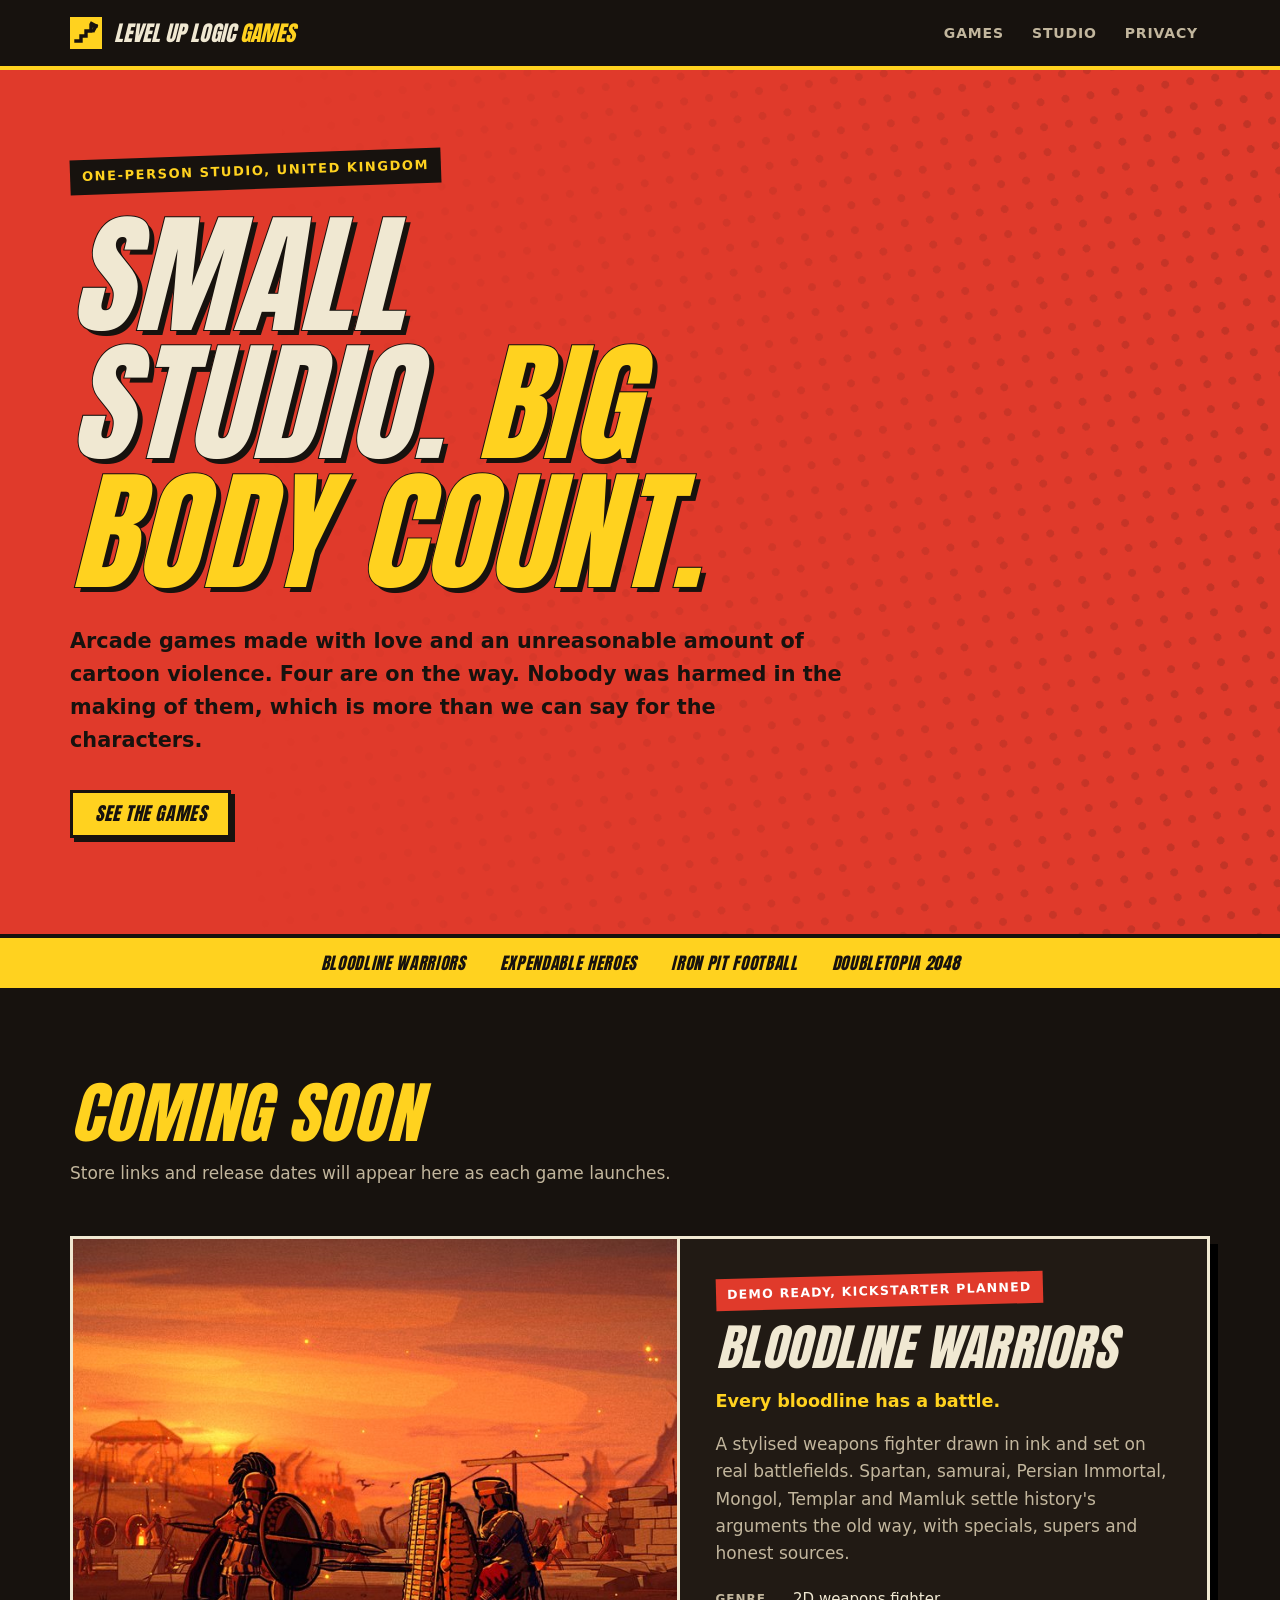
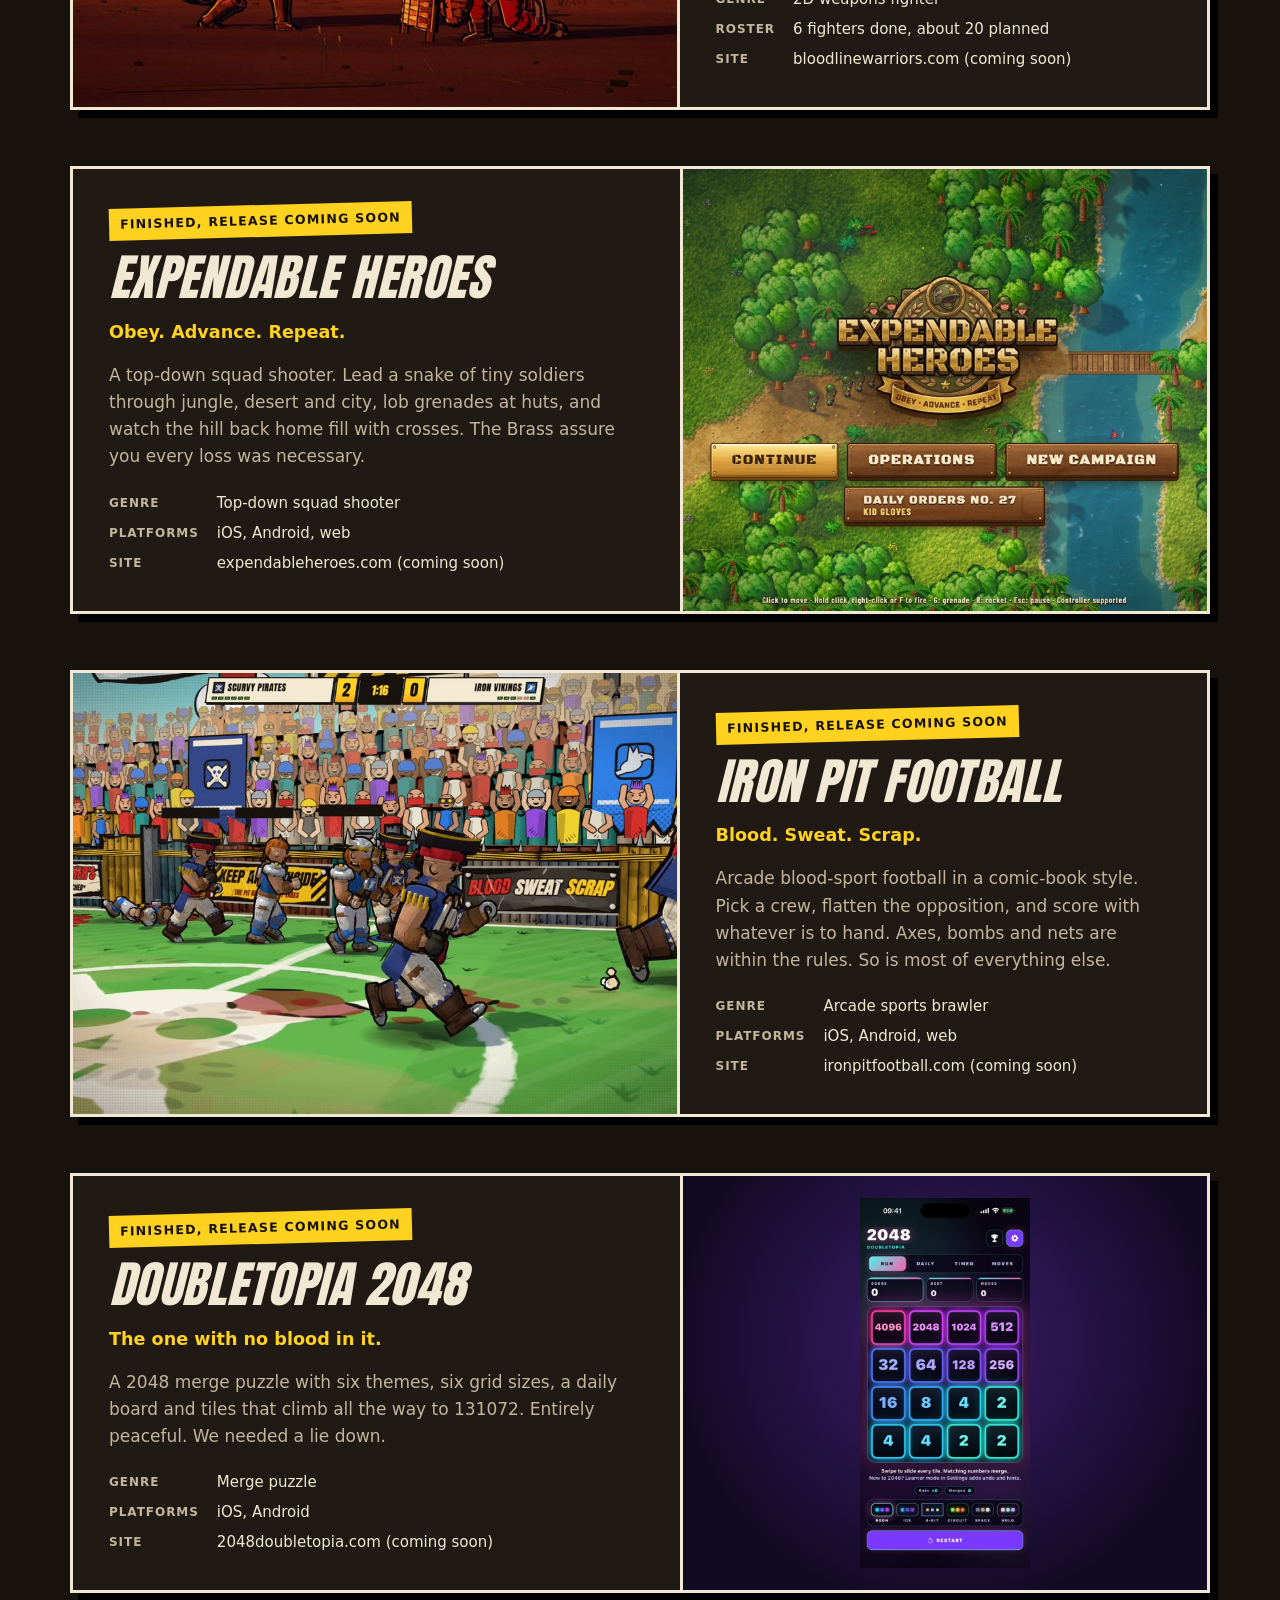
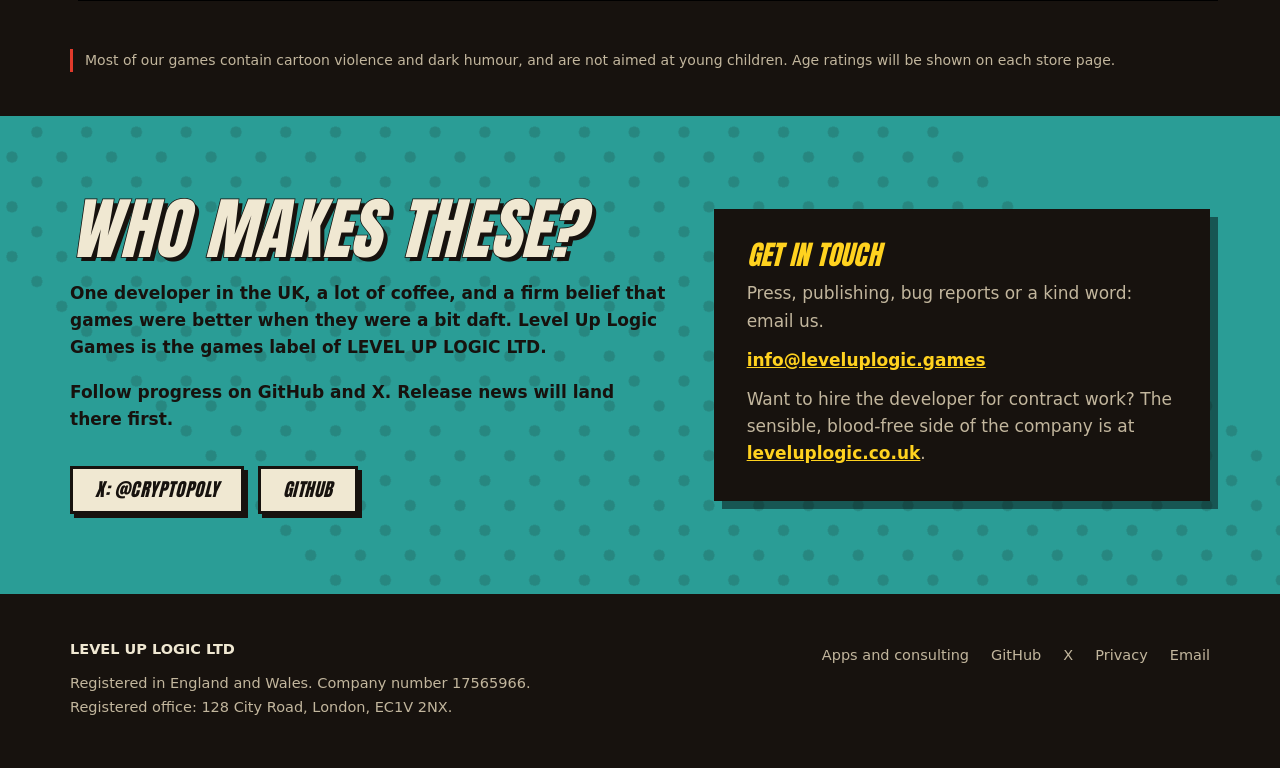
==== index.html @ 24464d93 "Publish from LevelUpLogicLtd 566497b" ====
<!doctype html>
<html lang="en-GB">
<head>
<meta charset="utf-8">
<meta name="viewport" content="width=device-width, initial-scale=1">
<title>Level Up Logic Games | Small studio, big body count</title>
<meta name="description" content="Arcade games from a one-person UK studio: Bloodline Warriors, Expendable Heroes, Iron Pit Football and Doubletopia 2048. Coming soon to iOS, Android and the web.">
<link rel="canonical" href="https://leveluplogic.games/">
<meta property="og:type" content="website">
<meta property="og:title" content="Level Up Logic Games | Small studio, big body count">
<meta property="og:description" content="Bloodline Warriors, Expendable Heroes, Iron Pit Football and Doubletopia 2048. Coming soon.">
<meta property="og:url" content="https://leveluplogic.games/">
<meta property="og:image" content="https://leveluplogic.games/assets/ironpit-shot.jpg">
<meta name="theme-color" content="#17120e">
<link rel="icon" href="favicon.svg" type="image/svg+xml">
<link rel="stylesheet" href="styles.css">
</head>
<body>
<a class="skip" href="#main">Skip to content</a>

<header class="nav">
  <div class="wrap">
    <a class="brand" href="#top" aria-label="Level Up Logic Games home">
      <svg viewBox="0 0 32 32" aria-hidden="true"><rect width="32" height="32" fill="#ffd21f"/><path d="M6 24h5v-5h5v-5h5V9h5" fill="none" stroke="#17120e" stroke-width="3.4" stroke-linecap="square" stroke-linejoin="miter"/><path d="M21.5 6.500 26 9l-2.500 4.500" fill="none" stroke="#17120e" stroke-width="3.4" stroke-linecap="square"/></svg>
      <span>Level Up Logic <b>Games</b></span>
    </a>
    <nav class="nav-links" aria-label="Main">
      <a class="keep" href="#games">Games</a>
      <a href="#studio">Studio</a>
      <a href="privacy.html">Privacy</a>
    </nav>
  </div>
</header>

<main id="main">

<section class="hero" id="top">
  <div class="wrap">
    <p class="stamp">One-person studio, United Kingdom</p>
    <h1>Small studio. <span>Big body count.</span></h1>
    <p class="lede">Arcade games made with love and an unreasonable amount of cartoon violence. Four are on the way. Nobody was harmed in the making of them, which is more than we can say for the characters.</p>
    <div class="cta-row">
      <a class="btn btn-yellow" href="#games">See the games</a>
    </div>
  </div>
</section>

<div class="ticker" aria-hidden="true">
  <ul><li>Bloodline Warriors</li><li>Expendable Heroes</li><li>Iron Pit Football</li><li>Doubletopia 2048</li></ul>
</div>

<section class="games" id="games">
  <div class="wrap">
    <div class="section-head">
      <h2>Coming soon</h2>
      <p>Store links and release dates will appear here as each game launches.</p>
    </div>

    <article class="game" id="bloodline-warriors">
      <div class="game-art"><img src="assets/bloodline-hero.jpg" alt="Bloodline Warriors: a Spartan hoplite faces a Persian Immortal at Thermopylae at sunset" width="1280" height="540"></div>
      <div class="game-body">
        <span class="status red">Demo ready, Kickstarter planned</span>
        <h3>Bloodline Warriors</h3>
        <p class="tagline">Every bloodline has a battle.</p>
        <p>A stylised weapons fighter drawn in ink and set on real battlefields. Spartan, samurai, Persian Immortal, Mongol, Templar and Mamluk settle history's arguments the old way, with specials, supers and honest sources.</p>
        <dl class="meta">
          <dt>Genre</dt><dd>2D weapons fighter</dd>
          <dt>Roster</dt><dd>6 fighters done, about 20 planned</dd>
          <dt>Site</dt><dd>bloodlinewarriors.com (coming soon)</dd>
        </dl>
      </div>
    </article>

    <article class="game" id="expendable-heroes">
      <div class="game-art"><img src="assets/expendable-title.jpg" alt="Expendable Heroes title screen: a squad of soldiers on a jungle path beside a river" width="1200" height="675" loading="lazy"></div>
      <div class="game-body">
        <span class="status">Finished, release coming soon</span>
        <h3>Expendable Heroes</h3>
        <p class="tagline">Obey. Advance. Repeat.</p>
        <p>A top-down squad shooter. Lead a snake of tiny soldiers through jungle, desert and city, lob grenades at huts, and watch the hill back home fill with crosses. The Brass assure you every loss was necessary.</p>
        <dl class="meta">
          <dt>Genre</dt><dd>Top-down squad shooter</dd>
          <dt>Platforms</dt><dd>iOS, Android, web</dd>
          <dt>Site</dt><dd>expendableheroes.com (coming soon)</dd>
        </dl>
      </div>
    </article>

    <article class="game" id="iron-pit-football">
      <div class="game-art"><img src="assets/ironpit-shot.jpg" alt="Iron Pit Football: armoured pirates charge across a blood-stained pitch in front of a cheering crowd" width="1200" height="675" loading="lazy"></div>
      <div class="game-body">
        <span class="status">Finished, release coming soon</span>
        <h3>Iron Pit Football</h3>
        <p class="tagline">Blood. Sweat. Scrap.</p>
        <p>Arcade blood-sport football in a comic-book style. Pick a crew, flatten the opposition, and score with whatever is to hand. Axes, bombs and nets are within the rules. So is most of everything else.</p>
        <dl class="meta">
          <dt>Genre</dt><dd>Arcade sports brawler</dd>
          <dt>Platforms</dt><dd>iOS, Android, web</dd>
          <dt>Site</dt><dd>ironpitfootball.com (coming soon)</dd>
        </dl>
      </div>
    </article>

    <article class="game" id="doubletopia-2048">
      <div class="game-art phone"><img src="assets/doubletopia-shot.jpg" alt="Doubletopia 2048 game board in the neon theme" width="506" height="1100" loading="lazy"></div>
      <div class="game-body">
        <span class="status">Finished, release coming soon</span>
        <h3>Doubletopia 2048</h3>
        <p class="tagline">The one with no blood in it.</p>
        <p>A 2048 merge puzzle with six themes, six grid sizes, a daily board and tiles that climb all the way to 131072. Entirely peaceful. We needed a lie down.</p>
        <dl class="meta">
          <dt>Genre</dt><dd>Merge puzzle</dd>
          <dt>Platforms</dt><dd>iOS, Android</dd>
          <dt>Site</dt><dd>2048doubletopia.com (coming soon)</dd>
        </dl>
      </div>
    </article>

    <p class="content-note">Most of our games contain cartoon violence and dark humour, and are not aimed at young children. Age ratings will be shown on each store page.</p>
  </div>
</section>

<section class="studio" id="studio">
  <div class="wrap">
    <div>
      <h2>Who makes these?</h2>
      <p>One developer in the UK, a lot of coffee, and a firm belief that games were better when they were a bit daft. Level Up Logic Games is the games label of LEVEL UP LOGIC LTD.</p>
      <p>Follow progress on GitHub and X. Release news will land there first.</p>
      <div class="cta-row">
        <a class="btn btn-paper" href="https://x.com/cryptopoly" rel="noopener">X: @cryptopoly</a>
        <a class="btn btn-paper" href="https://github.com/cryptopoly" rel="noopener">GitHub</a>
      </div>
    </div>
    <div class="panel">
      <h3>Get in touch</h3>
      <p>Press, publishing, bug reports or a kind word: email us.</p>
      <p class="mail"><a class="text" href="mailto:info@leveluplogic.games">info@leveluplogic.games</a></p>
      <p>Want to hire the developer for contract work? The sensible, blood-free side of the company is at <a class="text" href="https://leveluplogic.co.uk">leveluplogic.co.uk</a>.</p>
    </div>
  </div>
</section>

</main>

<footer>
  <div class="wrap">
    <div>
      <strong style="color:var(--paper)">LEVEL UP LOGIC LTD</strong>
      <address>
        Registered in England and Wales. Company number 17565966.<br>
        Registered office: 128 City Road, London, EC1V 2NX.
      </address>
    </div>
    <nav aria-label="Footer">
      <a href="https://leveluplogic.co.uk">Apps and consulting</a>
      <a href="https://github.com/cryptopoly" rel="noopener">GitHub</a>
      <a href="https://x.com/cryptopoly" rel="noopener">X</a>
      <a href="privacy.html">Privacy</a>
      <a href="mailto:info@leveluplogic.games">Email</a>
    </nav>
  </div>
</footer>

</body>
</html>
---- styles.css ----
/* Level Up Logic Games — leveluplogic.games */
@font-face { font-family: Anton; font-style: normal; font-weight: 400; font-display: swap; src: url(assets/fonts/anton-latin.woff2) format("woff2"); }
:root {
  --ink: #17120e;
  --ink-2: #211a14;
  --ink-3: #2c231b;
  --line: #3d3126;
  --paper: #f0e8d2;
  --muted: #c2b69d;
  --red: #e03a2b;
  --yellow: #ffd21f;
  --teal: #2a9d96;
  --wrap: 1140px;
  --display: Anton, Impact, "Haettenschweiler", "Avenir Next Condensed", "Arial Narrow", "Franklin Gothic Bold", sans-serif;
  --sans: ui-sans-serif, system-ui, -apple-system, "Segoe UI", Roboto, "Helvetica Neue", Arial, sans-serif;
}

*, *::before, *::after { box-sizing: border-box; }
html { scroll-behavior: smooth; scroll-padding-top: 84px; }
body { margin: 0; background: var(--ink); color: var(--paper); font-family: var(--sans); font-size: 17px; line-height: 1.6; -webkit-font-smoothing: antialiased; }
img { max-width: 100%; display: block; }
a { color: inherit; }
p { margin: 0; }
h1, h2, h3 { margin: 0; font-family: var(--display); font-weight: 400; font-style: italic; text-transform: uppercase; letter-spacing: 0.01em; line-height: 0.98; text-wrap: balance; }
:focus-visible { outline: 3px solid var(--yellow); outline-offset: 3px; }

.wrap { width: min(var(--wrap), 100% - 40px); margin-inline: auto; }
.skip { position: absolute; left: -999px; top: 8px; background: var(--yellow); color: var(--ink); padding: 8px 14px; z-index: 50; font-weight: 700; }
.skip:focus { left: 8px; }

/* nav */
.nav { position: sticky; top: 0; z-index: 30; background: var(--ink); border-bottom: 4px solid var(--yellow); }
.nav .wrap { display: flex; align-items: center; justify-content: space-between; height: 66px; gap: 16px; }
.brand { display: inline-flex; align-items: center; gap: 12px; text-decoration: none; font-family: var(--display); font-style: italic; font-size: 1.35rem; text-transform: uppercase; white-space: nowrap; }
.brand svg { width: 32px; height: 32px; flex: none; }
.brand b { color: var(--yellow); font-weight: inherit; }
.nav-links { display: flex; align-items: center; gap: 4px; }
.nav-links a { text-decoration: none; font-weight: 700; font-size: 14px; text-transform: uppercase; letter-spacing: 0.06em; padding: 12px 12px; color: var(--muted); transition: color 0.2s; white-space: nowrap; }
.nav-links a:hover { color: var(--yellow); }

/* buttons */
.btn {
  display: inline-flex; align-items: center; justify-content: center;
  min-height: 48px; padding: 0 22px;
  font-family: var(--display); font-style: italic; font-size: 1.15rem; text-transform: uppercase; letter-spacing: 0.03em; text-decoration: none;
  border: 3px solid var(--ink); box-shadow: 4px 4px 0 var(--ink);
  cursor: pointer; transition: background 0.2s, color 0.2s;
}
.btn-yellow { background: var(--yellow); color: var(--ink); }
.btn-yellow:hover { background: #ffe163; }
.btn-paper { background: var(--paper); color: var(--ink); }
.btn-paper:hover { background: #fff; }
.on-dark .btn, .btn.on-dark { border-color: var(--paper); box-shadow: 4px 4px 0 rgba(0, 0, 0, 0.6); }

/* hero */
.hero { position: relative; background: var(--red); color: var(--ink); padding: 84px 0 96px; overflow: hidden; border-bottom: 4px solid var(--ink); }
.hero::before {
  content: ""; position: absolute; inset: 0; pointer-events: none; opacity: 0.2;
  background-image: radial-gradient(var(--ink) 22%, transparent 23%);
  background-size: 18px 18px; transform: rotate(-8deg) scale(1.4);
  mask-image: linear-gradient(100deg, transparent 30%, #000 100%);
  -webkit-mask-image: linear-gradient(100deg, transparent 30%, #000 100%);
}
.hero .wrap { position: relative; }
.stamp { display: inline-block; background: var(--ink); color: var(--yellow); font-weight: 800; font-size: 13px; letter-spacing: 0.12em; text-transform: uppercase; padding: 7px 12px; transform: rotate(-2deg); }
.hero h1 { font-size: clamp(3.4rem, 11vw, 8.2rem); margin-top: 22px; color: var(--paper); text-shadow: 5px 5px 0 var(--ink); -webkit-text-stroke: 2px var(--ink); paint-order: stroke fill; max-width: 11ch; }
.hero h1 span { color: var(--yellow); }
.hero .lede { margin-top: 28px; max-width: 54ch; font-size: clamp(1.1rem, 1.7vw, 1.3rem); font-weight: 600; color: var(--ink); }
.cta-row { display: flex; flex-wrap: wrap; gap: 14px; margin-top: 32px; }

.ticker { background: var(--yellow); color: var(--ink); border-bottom: 4px solid var(--ink); font-family: var(--display); font-style: italic; text-transform: uppercase; font-size: 1.05rem; letter-spacing: 0.04em; }
.ticker ul { display: flex; flex-wrap: wrap; justify-content: center; gap: 6px 34px; list-style: none; margin: 0 auto; padding: 12px 20px; }

/* games */
.games { padding: 88px 0 40px; }
.section-head { margin-bottom: 48px; }
.section-head h2 { font-size: clamp(2.4rem, 6vw, 4.2rem); color: var(--yellow); }
.section-head p { margin-top: 14px; color: var(--muted); max-width: 60ch; }

.game { display: grid; grid-template-columns: 1.15fr 1fr; gap: 0; background: var(--ink-2); border: 3px solid var(--paper); box-shadow: 8px 8px 0 #000; margin-bottom: 56px; }
.game:nth-of-type(even) .game-art { order: 2; border-right: 0; border-left: 3px solid var(--paper); }
.game-art { position: relative; min-height: 340px; background: #000; border-right: 3px solid var(--paper); overflow: hidden; }
.game-art img { position: absolute; inset: 0; width: 100%; height: 100%; object-fit: cover; }
.game-art.contain { background: #fff; }
.game-art.contain img { object-fit: contain; padding: 18px; }
.game-art.phone { background: radial-gradient(circle at 50% 40%, #3b1d6b, #120a24 75%); }
.game-art.phone img { object-fit: contain; padding: 22px 0; }
.game-body { padding: 36px; display: flex; flex-direction: column; gap: 16px; justify-content: center; }
.status { align-self: flex-start; font-weight: 800; font-size: 12.5px; letter-spacing: 0.1em; text-transform: uppercase; padding: 6px 11px; background: var(--yellow); color: var(--ink); transform: rotate(-1.5deg); }
.status.red { background: var(--red); color: #fff; }
.game h3 { font-size: clamp(2rem, 4.4vw, 3.1rem); }
.game .tagline { font-weight: 700; color: var(--yellow); font-size: 1.1rem; }
.game p { color: var(--muted); }
.meta { display: grid; grid-template-columns: auto 1fr; gap: 6px 18px; margin: 4px 0 0; font-size: 15px; }
.meta dt { font-weight: 800; text-transform: uppercase; letter-spacing: 0.08em; font-size: 12px; color: var(--muted); padding-top: 3px; }
.meta dd { margin: 0; }
.content-note { font-size: 14px; color: var(--muted); border-left: 3px solid var(--red); padding-left: 12px; }

/* studio */
.studio { background: var(--teal); color: var(--ink); border-block: 4px solid var(--ink); padding: 80px 0; position: relative; overflow: hidden; }
.studio::before { content: ""; position: absolute; inset: 0; opacity: 0.16; background-image: radial-gradient(var(--ink) 22%, transparent 23%); background-size: 22px 22px; transform: rotate(45deg) scale(1.6); pointer-events: none; }
.studio .wrap { position: relative; display: grid; grid-template-columns: 1.2fr 1fr; gap: 48px; align-items: center; }
.studio h2 { font-size: clamp(2.4rem, 6vw, 4.2rem); color: var(--paper); text-shadow: 4px 4px 0 var(--ink); -webkit-text-stroke: 1.5px var(--ink); paint-order: stroke fill; }
.studio p { margin-top: 18px; font-weight: 600; max-width: 54ch; }
.studio .panel { background: var(--ink); color: var(--paper); border: 3px solid var(--ink); box-shadow: 8px 8px 0 rgba(0, 0, 0, 0.45); padding: 30px; }
.studio .panel h3 { font-size: 1.7rem; color: var(--yellow); }
.studio .panel p { color: var(--muted); font-weight: 400; margin-top: 12px; }
.studio .panel .cta-row { margin-top: 22px; }
.studio .panel a.text { color: var(--yellow); font-weight: 700; }
.mail { font-weight: 700; margin-top: 16px; word-break: break-word; }

/* footer */
footer { padding: 40px 0 48px; font-size: 14.5px; color: var(--muted); }
footer .wrap { display: grid; grid-template-columns: 1.4fr 1fr; gap: 32px; }
footer address { font-style: normal; margin-top: 10px; line-height: 1.7; }
footer nav { display: flex; flex-wrap: wrap; gap: 6px 22px; justify-content: flex-end; align-content: start; }
footer a { text-decoration: none; padding: 6px 0; }
footer a:hover { color: var(--yellow); text-decoration: underline; }

/* legal */
.legal { padding: 64px 0 96px; }
.legal .wrap { max-width: 780px; }
.legal h1 { font-size: clamp(2.6rem, 7vw, 4.4rem); color: var(--yellow); }
.legal h2 { font-size: 1.8rem; margin-top: 44px; color: var(--paper); }
.legal h3 { font-family: var(--sans); font-style: normal; text-transform: none; font-size: 1.1rem; line-height: 1.3; margin-top: 26px; }
.legal p, .legal ul { color: var(--muted); margin-top: 14px; }
.legal li { margin-top: 6px; }
.legal a { color: var(--yellow); }
.legal .updated { font-weight: 700; font-size: 14px; letter-spacing: 0.04em; }
.legal .draft { border: 3px solid var(--red); padding: 14px 18px; color: var(--paper); margin-top: 22px; }

@media (max-width: 900px) {
  .game { grid-template-columns: 1fr; }
  .game-art, .game:nth-of-type(even) .game-art { order: 0; min-height: 0; aspect-ratio: 16 / 9; border: 0; border-bottom: 3px solid var(--paper); }
  .game-art.phone { aspect-ratio: 4 / 3; }
  .game-body { padding: 26px; }
  .studio .wrap { grid-template-columns: 1fr; }
  footer .wrap { grid-template-columns: 1fr; }
  footer nav { justify-content: flex-start; }
}
@media (max-width: 640px) {
  .nav-links a:not(.keep) { display: none; }
  .hero { padding: 56px 0 68px; }
  .hero h1 { -webkit-text-stroke: 1.5px var(--ink); text-shadow: 3px 3px 0 var(--ink); }
  .games { padding-top: 64px; }
  .game { box-shadow: 5px 5px 0 #000; }
}
@media (prefers-reduced-motion: reduce) {
  html { scroll-behavior: auto; }
  * { transition: none !important; }
}
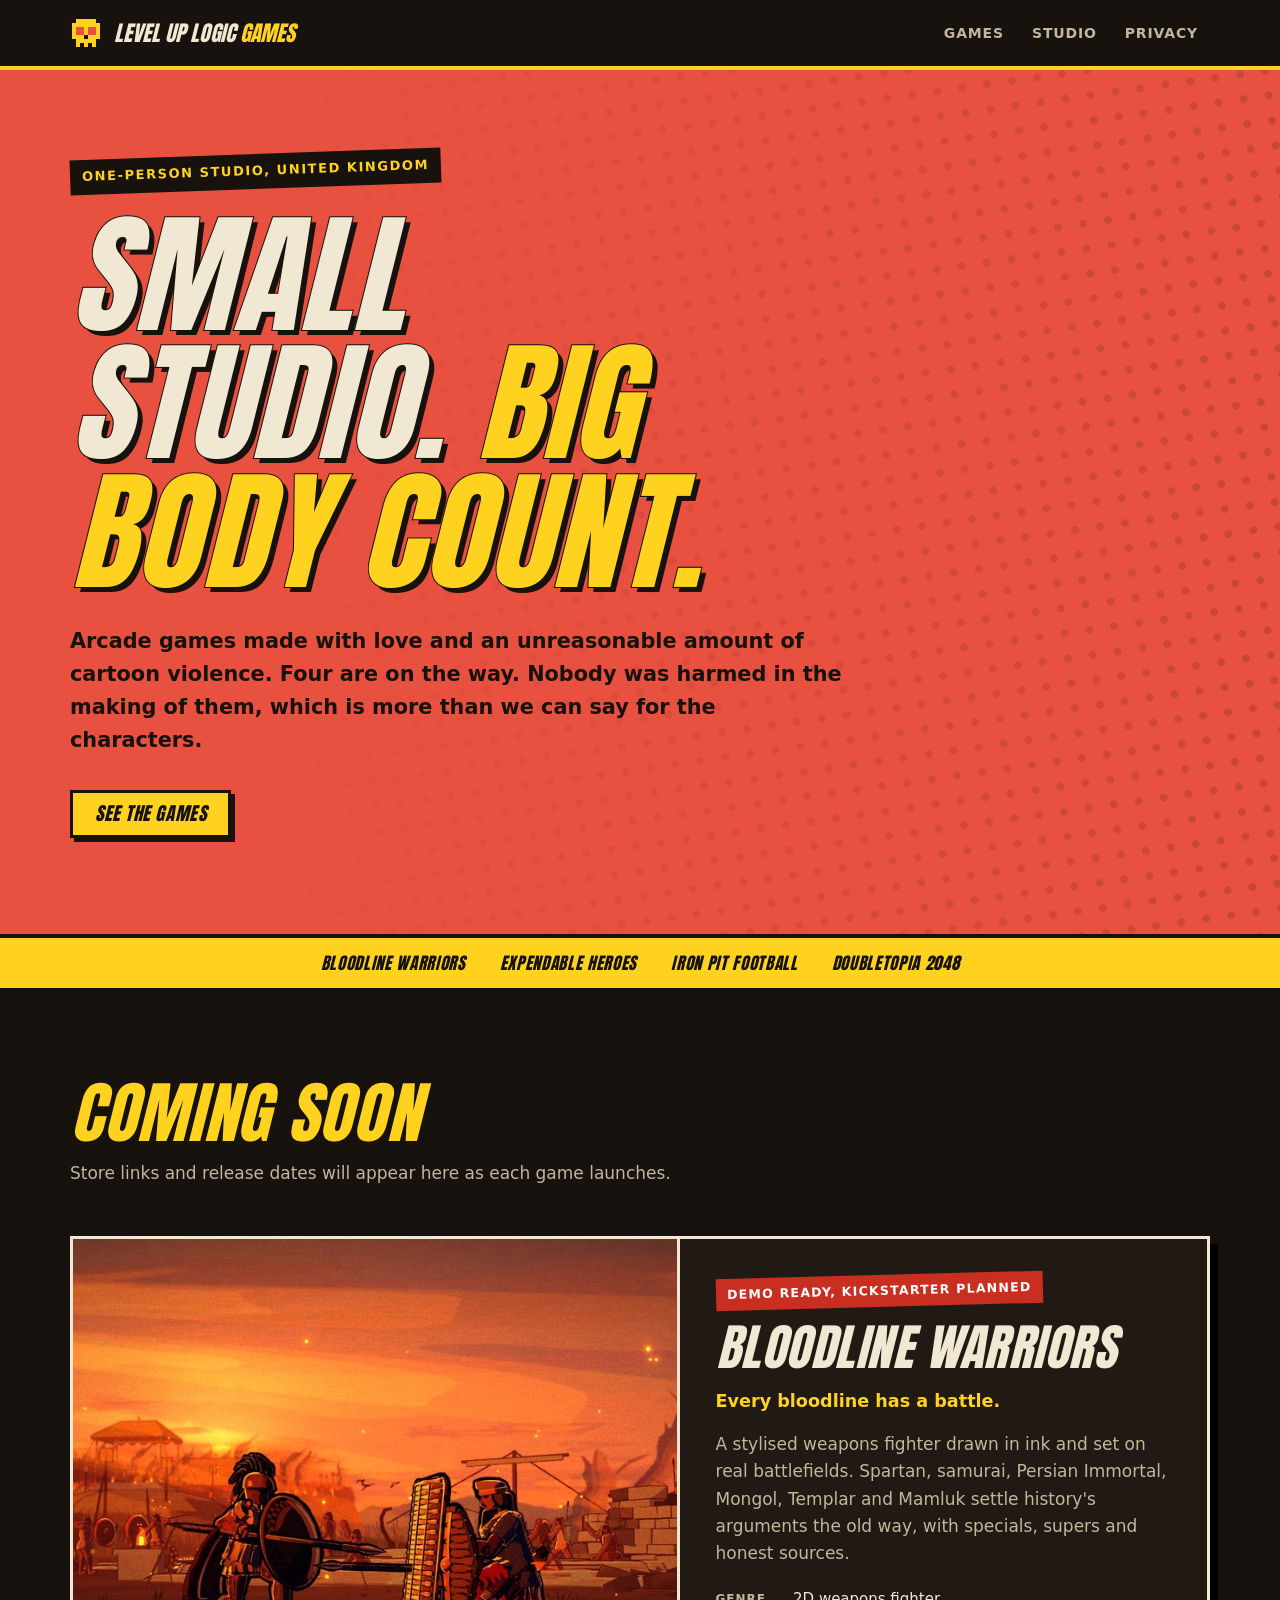
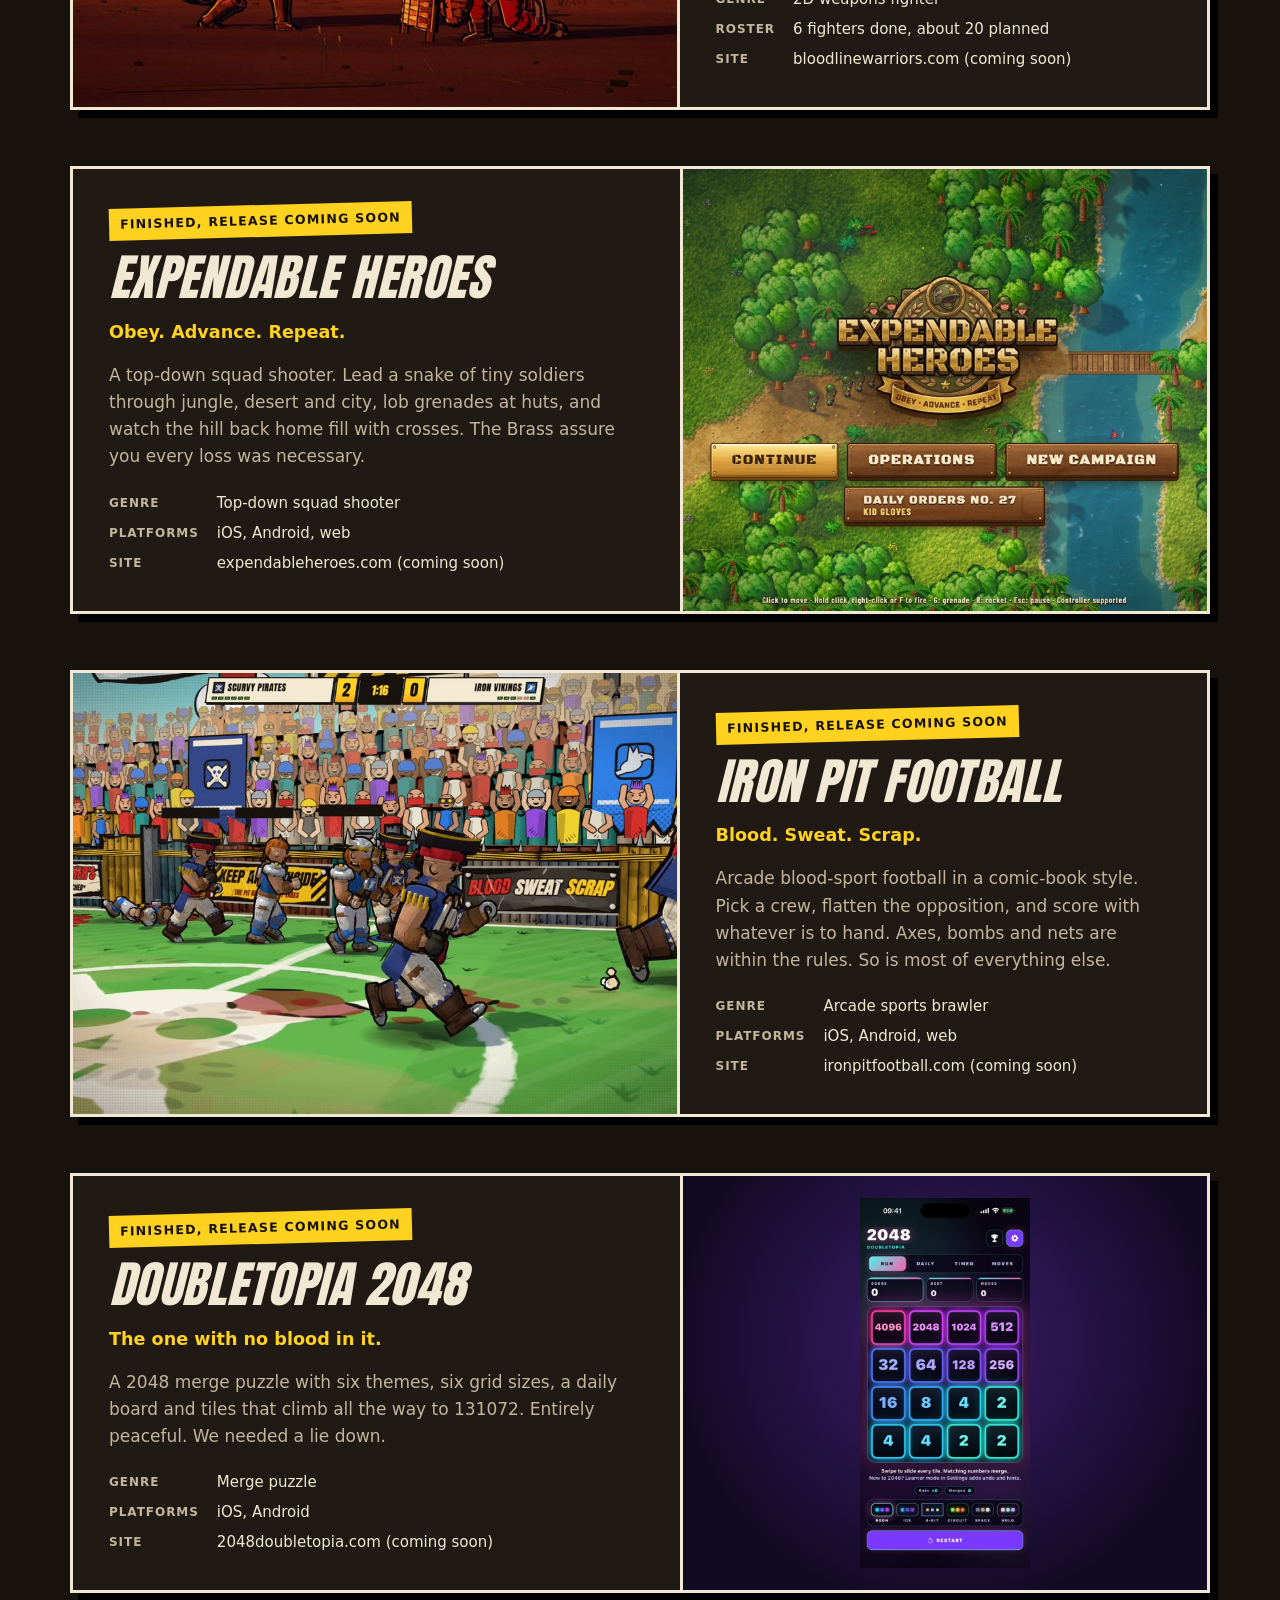
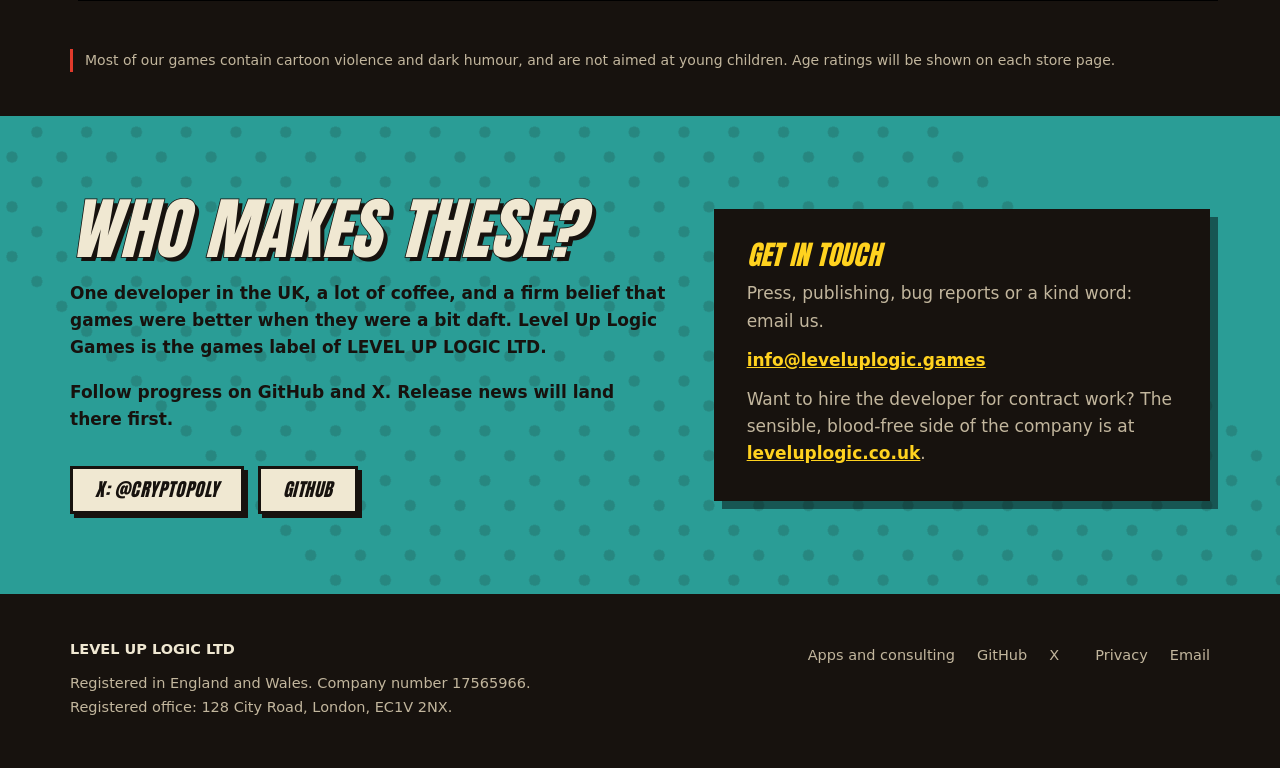
==== commit d7fc979e: "Publish from LevelUpLogicLtd 927ce4f" ====
--- a/index.html
+++ b/index.html
@@ -21,7 +21,7 @@
 <header class="nav">
   <div class="wrap">
     <a class="brand" href="#top" aria-label="Level Up Logic Games home">
-      <svg viewBox="0 0 32 32" aria-hidden="true"><rect width="32" height="32" fill="#ffd21f"/><path d="M6 24h5v-5h5v-5h5V9h5" fill="none" stroke="#17120e" stroke-width="3.4" stroke-linecap="square" stroke-linejoin="miter"/><path d="M21.5 6.500 26 9l-2.500 4.500" fill="none" stroke="#17120e" stroke-width="3.4" stroke-linecap="square"/></svg>
+      <svg viewBox="0 0 32 32" aria-hidden="true"><g shape-rendering="crispEdges"><path fill="#ffd21f" d="M6 2h20v4H6zM2 6h28v12H2zM2 18h12v4H2zM18 18h12v4H18zM6 22h20v4H6zM6 26h4v4H6zM14 26h4v4h-4zM22 26h4v4h-4z"/><path fill="#e8503f" d="M6 10h8v8H6zM18 10h8v8h-8z"/></g></svg>
       <span>Level Up Logic <b>Games</b></span>
     </a>
     <nav class="nav-links" aria-label="Main">
--- a/styles.css
+++ b/styles.css
@@ -53,7 +53,7 @@
 .on-dark .btn, .btn.on-dark { border-color: var(--paper); box-shadow: 4px 4px 0 rgba(0, 0, 0, 0.6); }
 
 /* hero */
-.hero { position: relative; background: var(--red); color: var(--ink); padding: 84px 0 96px; overflow: hidden; border-bottom: 4px solid var(--ink); }
+.hero { position: relative; background: #e8503f; color: var(--ink); padding: 84px 0 96px; overflow: hidden; border-bottom: 4px solid var(--ink); }
 .hero::before {
   content: ""; position: absolute; inset: 0; pointer-events: none; opacity: 0.2;
   background-image: radial-gradient(var(--ink) 22%, transparent 23%);
@@ -87,7 +87,7 @@
 .game-art.phone img { object-fit: contain; padding: 22px 0; }
 .game-body { padding: 36px; display: flex; flex-direction: column; gap: 16px; justify-content: center; }
 .status { align-self: flex-start; font-weight: 800; font-size: 12.5px; letter-spacing: 0.1em; text-transform: uppercase; padding: 6px 11px; background: var(--yellow); color: var(--ink); transform: rotate(-1.5deg); }
-.status.red { background: var(--red); color: #fff; }
+.status.red { background: #c92f21; color: #fff; }
 .game h3 { font-size: clamp(2rem, 4.4vw, 3.1rem); }
 .game .tagline { font-weight: 700; color: var(--yellow); font-size: 1.1rem; }
 .game p { color: var(--muted); }
@@ -114,7 +114,7 @@
 footer .wrap { display: grid; grid-template-columns: 1.4fr 1fr; gap: 32px; }
 footer address { font-style: normal; margin-top: 10px; line-height: 1.7; }
 footer nav { display: flex; flex-wrap: wrap; gap: 6px 22px; justify-content: flex-end; align-content: start; }
-footer a { text-decoration: none; padding: 6px 0; }
+footer a { text-decoration: none; padding: 6px 0; display: inline-block; min-width: 24px; }
 footer a:hover { color: var(--yellow); text-decoration: underline; }
 
 /* legal */
@@ -134,12 +134,16 @@
   .game-art, .game:nth-of-type(even) .game-art { order: 0; min-height: 0; aspect-ratio: 16 / 9; border: 0; border-bottom: 3px solid var(--paper); }
   .game-art.phone { aspect-ratio: 4 / 3; }
   .game-body { padding: 26px; }
+  .game > * { min-width: 0; }
   .studio .wrap { grid-template-columns: 1fr; }
   footer .wrap { grid-template-columns: 1fr; }
   footer nav { justify-content: flex-start; }
 }
 @media (max-width: 640px) {
   .nav-links a:not(.keep) { display: none; }
+  .brand { font-size: 1.05rem; gap: 8px; }
+  .brand svg { width: 26px; height: 26px; }
+  .nav-links a { font-size: 12.5px; padding: 12px 4px; letter-spacing: 0.03em; }
   .hero { padding: 56px 0 68px; }
   .hero h1 { -webkit-text-stroke: 1.5px var(--ink); text-shadow: 3px 3px 0 var(--ink); }
   .games { padding-top: 64px; }
@@ -149,3 +153,8 @@
   html { scroll-behavior: auto; }
   * { transition: none !important; }
 }
+
+@media (max-width: 360px) {
+  .brand span { display: none; }
+  .game-body { padding: 20px; }
+}
